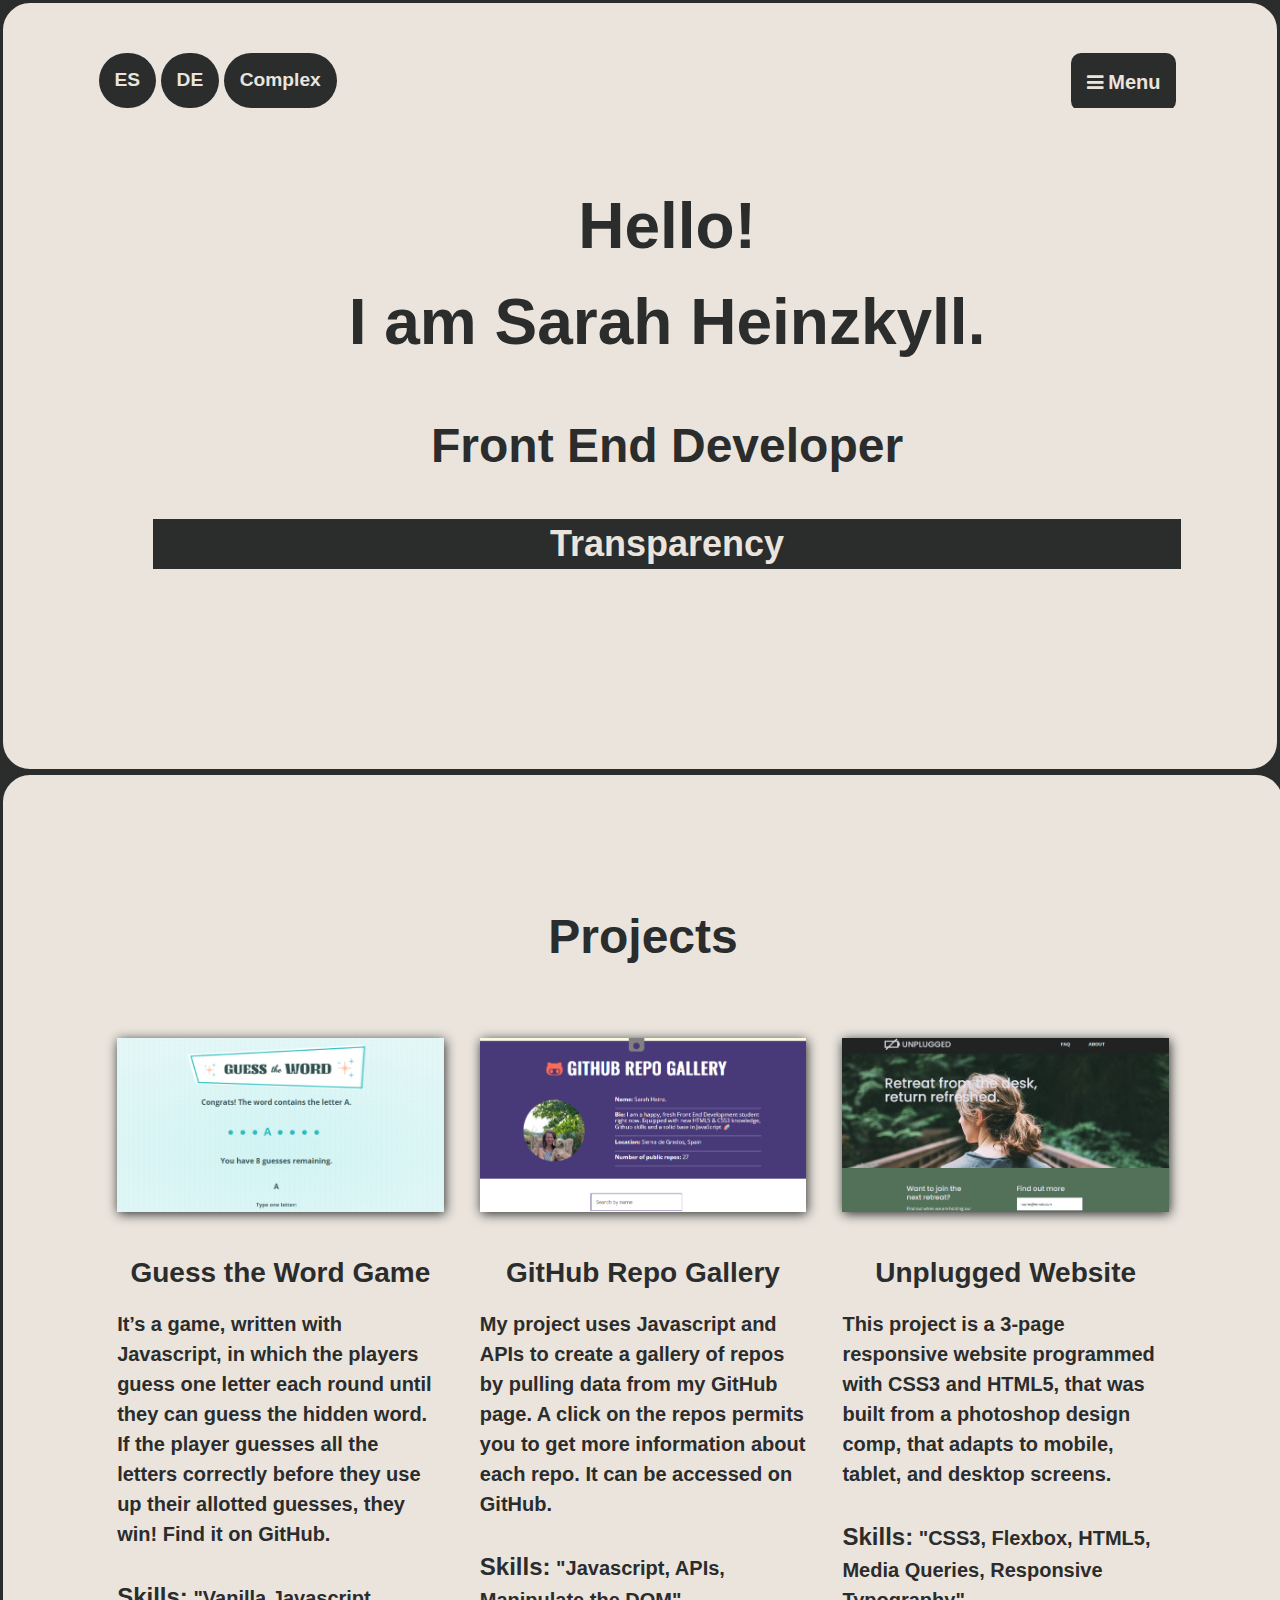
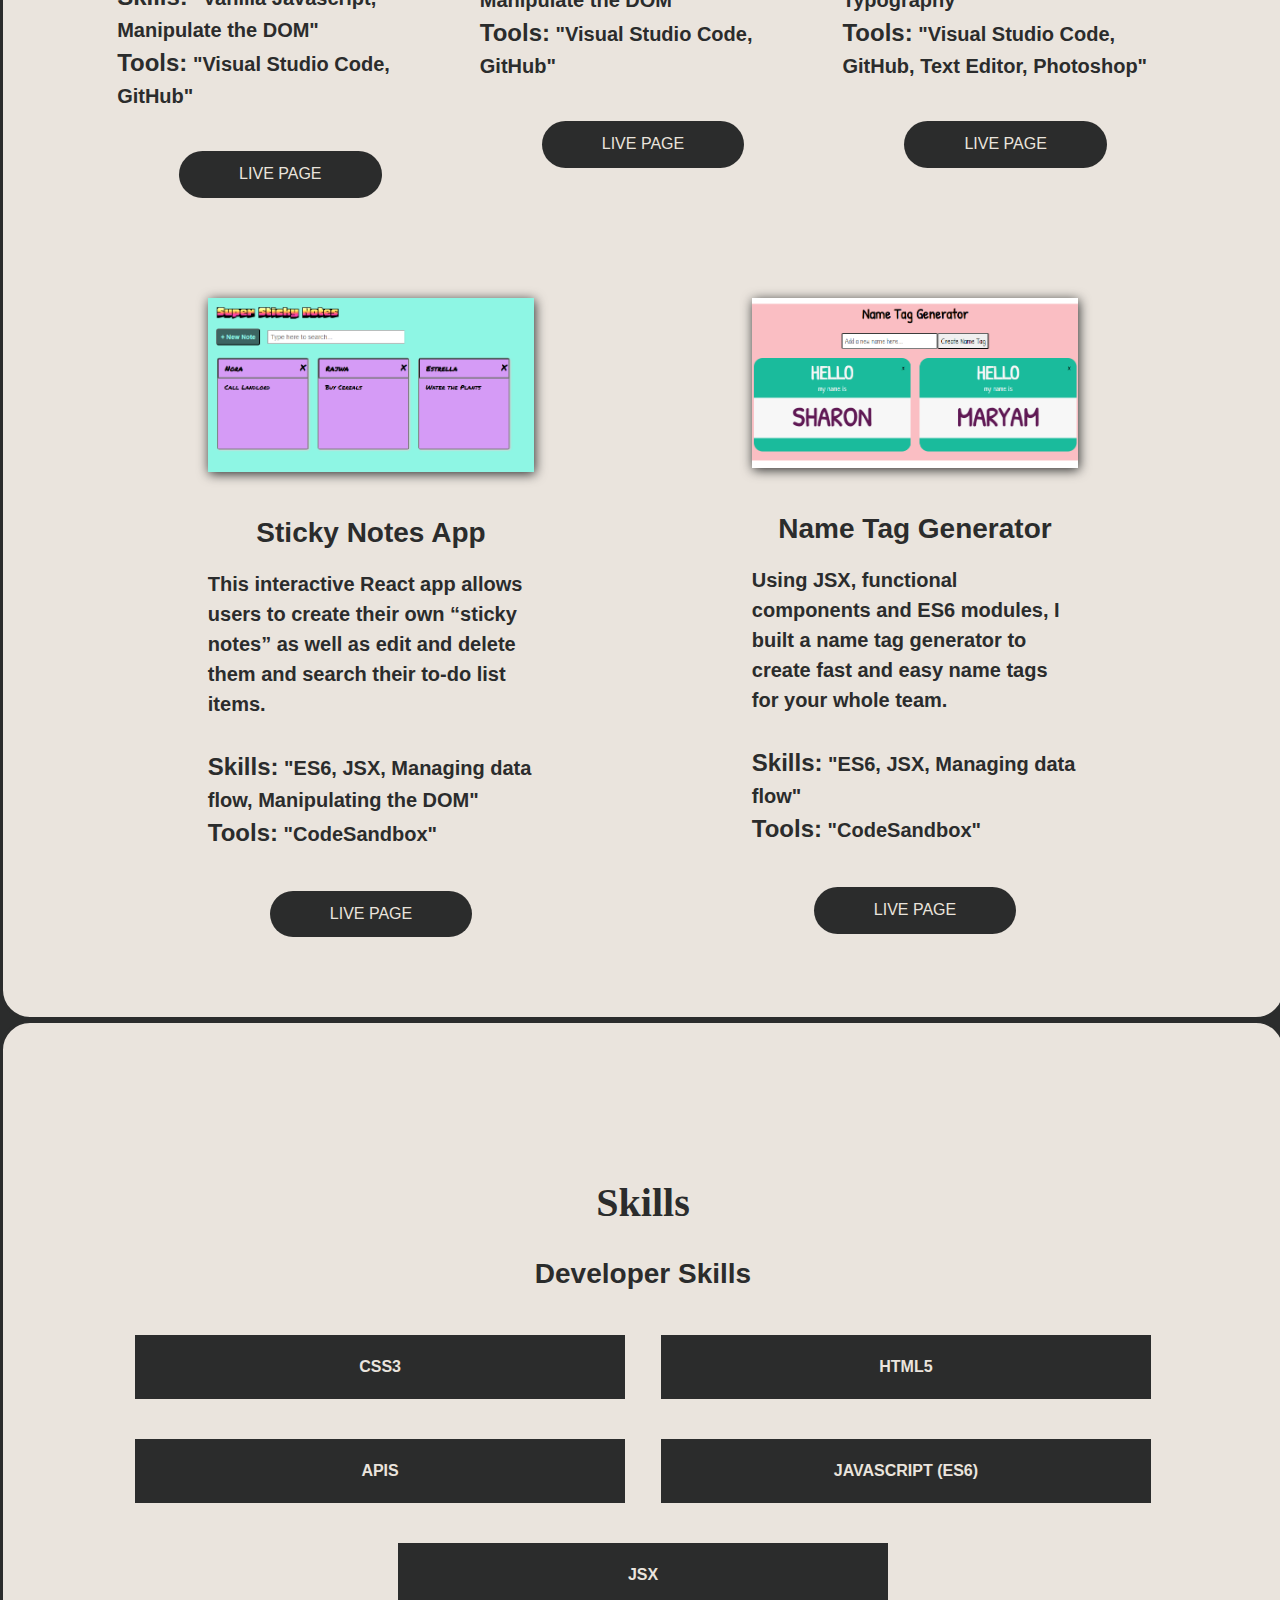
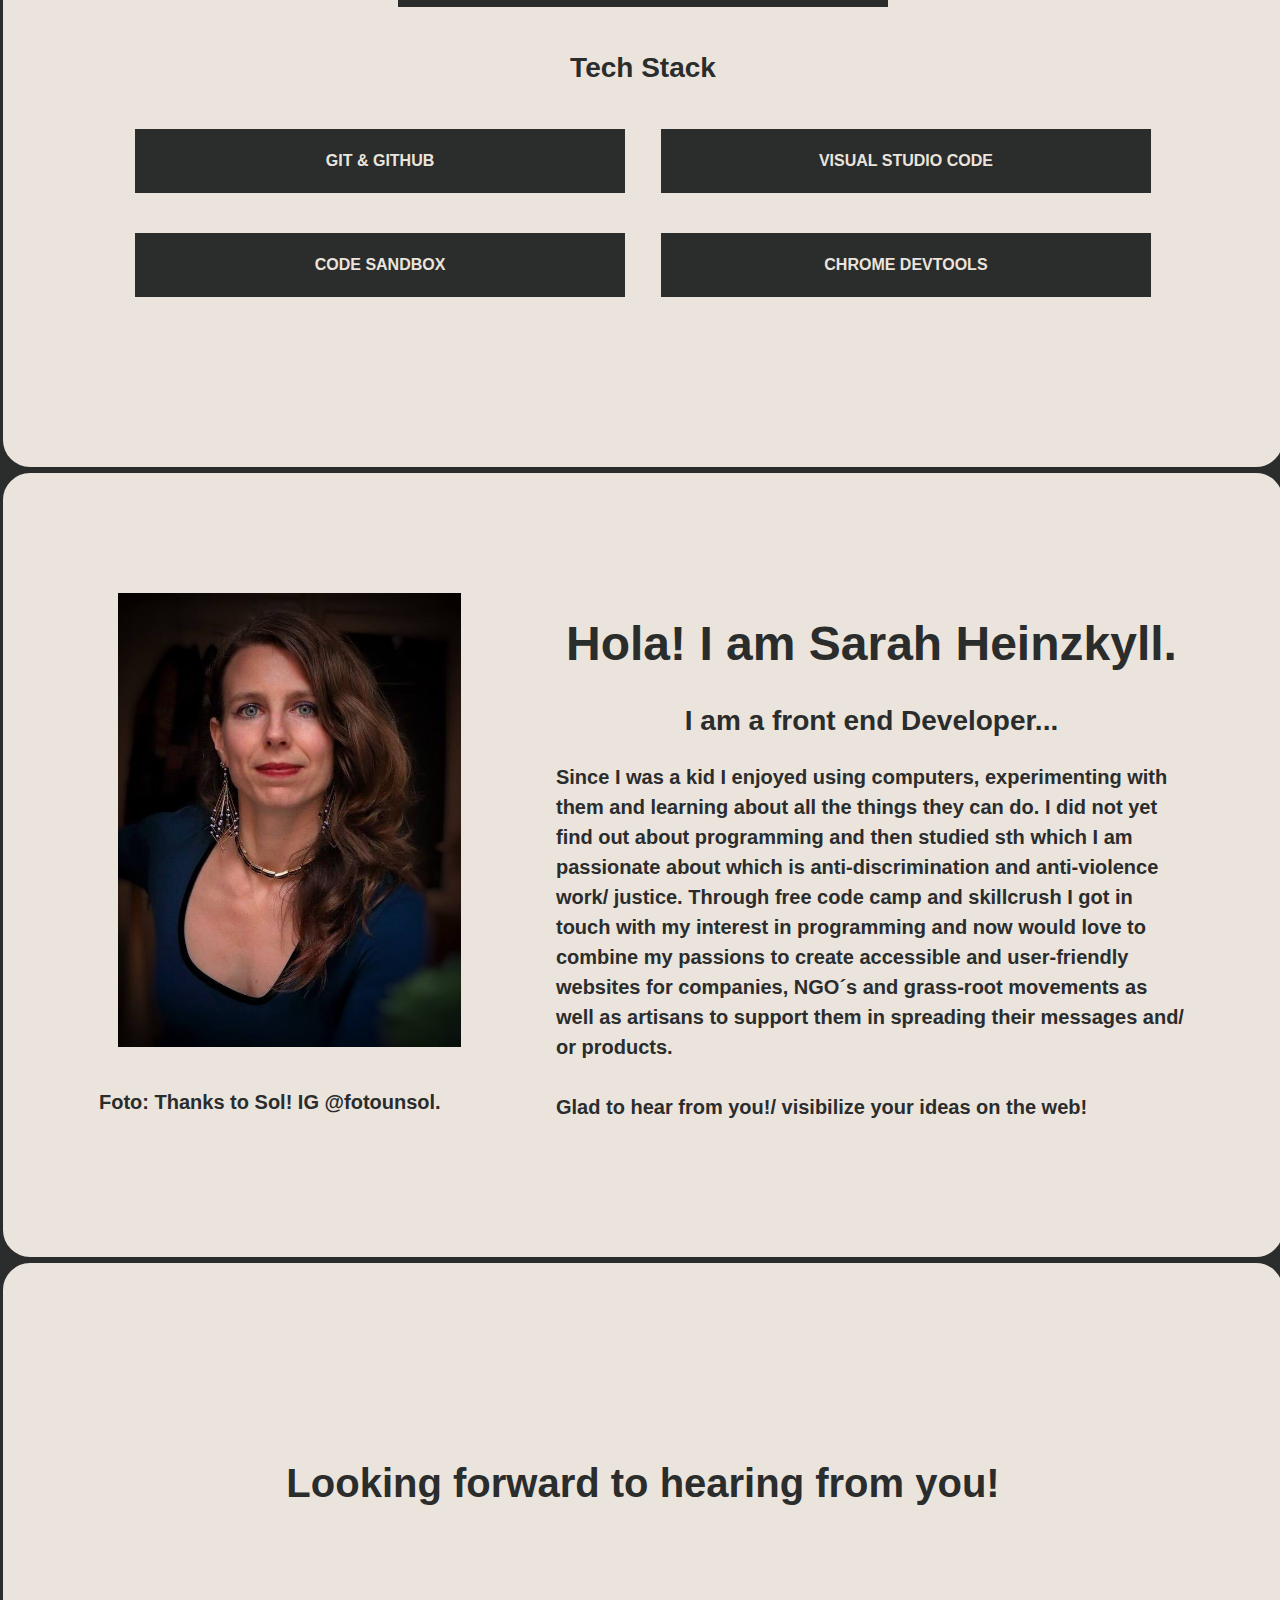
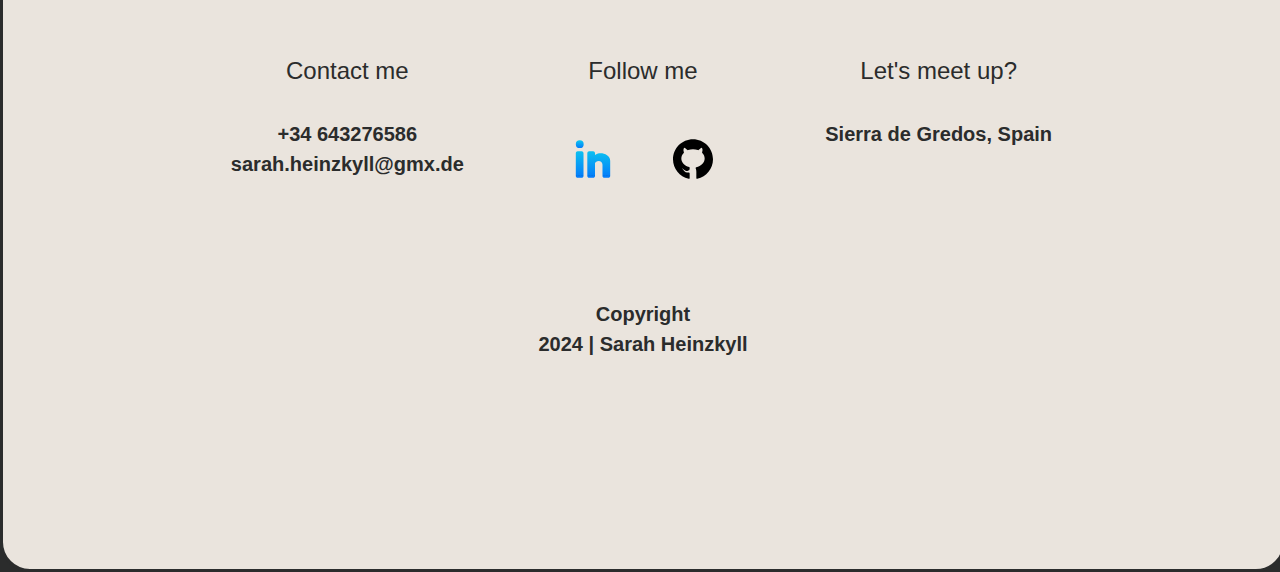
==== English Accesible/index.html @ ca5bc483 "added accesible CSS" ====
<!doctype html>
<html class="no-js" lang="en">



<head>
  <meta charset="utf-8">
  <meta name="viewport" content="width=device-width, initial-scale=1">
  <meta name="title" content="Sarah Heinzkyll Front End Web Developer Portfolio">
  <title>Sarah Heinzkyll | Portfolio</title>
  <link rel="stylesheet" href="../css/normalize.css" />
  <link rel="stylesheet" href="../css/styles-accessible.css">
  <!-- Load an icon library to show a hamburger menu (bars) on small screens -->
  <link rel="stylesheet" href="https://cdnjs.cloudflare.com/ajax/libs/font-awesome/4.7.0/css/font-awesome.min.css">
  <script src="../js/App.js" defer></script>

  <meta name="description" content="">

  <meta property="og:title" content="">
  <meta property="og:type" content="">
  <meta property="og:url" content="">
  <meta property="og:image" content="">

  <link rel="icon" href="/favicon.ico" sizes="any">
  <link rel="icon" href="/icon.svg" type="image/svg+xml">
  <link rel="apple-touch-icon" href="icon.png">

  <!-- FONTS -->
  <link href="https://fonts.cdnfonts.com/css/open-dyslexic" rel="stylesheet">

  <style>
    @import url('https://fonts.cdnfonts.com/css/open-dyslexic');
  </style>



  <link rel="manifest" href="site.webmanifest">
  <meta name="theme-color" content="#fafafa">
</head>


<!-- HEADER -->

<body>
  <header class="complex">
    <div class="content-wrapper">

      <div class="topnav">
        <div class="languages">
        <a href="../Spanish/index.html" class="active">ES</a>
        <a href="../German/index.html" class="active">DE</a>   
        <a href="../index.html" class="active">Complex</a> 
          <!-- <a href="#home" class="active"><span class="accesibility">Plain</span></a> -->
        </div>
        <!-- Navigation links (hidden by default) -->
        <div id="myLinks">
          <a href="#work">Projects</a>
          <a href="#skills">Skills</a>
          <a href="#about">About</a>
          <a href="#contact">Contact Me</a>
        </div>
        <!-- "Hamburger menu" / "Bar icon" to toggle the navigation links -->
        <a href="javascript:void(0);" class="icon" onclick="myFunction()">
          <i class="fa fa-bars"> <span class="menu"> Menu </span> </i>
        </a>
      </div> 

      <!-------- HOME TITLE ----------------->

      <div class="home-title">
        <h1>
          Hello! <br> I am Sarah Heinzkyll.
        </h1>
        <h2>
          Front End Developer
        </h2>
        <div class="i-title">
          <div class="i-title-wrapper">
            <div class="i-title-item">
              Transparency
            </div>
            <div class="i-title-item">
              Knowledge Sharing
            </div>
            <div class="i-title-item">
              Accessibility
            </div>
            <div class="i-title-item">
              Community
            </div>
            <div class="i-title-item">
              <p>Queer</p>
              <img class="i-title-planet" src="../img/planet.png" alt="planet">
              <p>Joy</p>
            </div>
          </div>
        </div>
      </div>
    </div>
  </header>



  <!-- MAIN -->



  <main>
    <article class="portfolio">
      <section id="work">
        <!-- Projects and Descriptions -->
        <div class="content-wrapper">

          <h3 class="portfolio-header">Projects</h3>

          <!-- List of all the projects -->
          <div class="portfolio-wrapper">
            <div class="portfolio-project">
              <figure>
                <a href="https://sarahheinz.github.io/Guess-the-Word-Game/" target="_blank"><img
                    src="../img/guess-the-word2.png" alt="Guess the Word Game"></a>
              </figure>
              <h4>Guess the Word Game</h4>
              <p class="project-description">
                It’s a game, written with Javascript, in which the players guess one letter each round until they
                can guess the hidden word. If the player guesses all the letters correctly before they use up their
                allotted guesses, they win! Find it on GitHub.
              </p>
              <p>
                <span>Skills:</span>
                "Vanilla Javascript, Manipulate the DOM"
              </p>
              <p class="flex-fill">
                <span>Tools:</span>
                "Visual Studio Code, GitHub"
              </p>
              <a class="project-link" href="https://sarahheinz.github.io/Guess-the-Word-Game/" target="_blank">live
                page</a>
            </div>

            <div class="portfolio-project">
              <figure>
                <a href="https://github.com/SarahHeinz/Github_Repo_Gallery" target="_blank"><img
                    src="../img/repo-gallery2.png" alt="GitHub Repo Gallery"></a>
              </figure>
              <h4>GitHub Repo Gallery</h4>
              <p class="project-description">
                My project uses Javascript and APIs to create a gallery of repos by pulling data from my GitHub
                page.
                A click on the repos permits you to get more information about each repo. It can be accessed on
                GitHub.</p>
              <p>
                <span>Skills:</span>
                "Javascript, APIs, Manipulate the DOM"
              </p>
              <p class="flex-fill">
                <span>Tools:</span>
                "Visual Studio Code, GitHub"
              </p>
              <a class="project-link" href="https://github.com/SarahHeinz/Github_Repo_Gallery" target="_blank">live page
              </a>
            </div>

            <div class="portfolio-project">
              <figure>
                <a href="https://github.com/SarahHeinz/unplugged-website" target="_blank"><img
                    src="../img/unplugged2.png" alt="Unplugged Website"></a>
              </figure>
              <h4>Unplugged Website</h4>
              <p class="project-description">
                This project is a 3-page responsive website programmed with CSS3 and HTML5, that was built from a
                photoshop design comp, that adapts to mobile, tablet, and desktop screens.</p>
              <p>
                <span>Skills:</span>
                "CSS3, Flexbox, HTML5, Media Queries, Responsive Typography"
              </p>
              <p class="flex-fill">
                <span>Tools:</span>
                "Visual Studio Code, GitHub, Text Editor, Photoshop"
              </p>
              <a class="project-link" href="https://github.com/SarahHeinz/unplugged-website" target="_blank">live page
              </a>
            </div>


            <div class="portfolio-project">
              <figure>
                <a href="https://codesandbox.io/p/sandbox/sticky-notes-final-vy958y" target="_blank"><img
                    src="../img/sticky-notes2.png" alt="Sticky Notes App"></a>
              </figure>
              <h4>Sticky Notes App</h4>
              <p class="project-description">This interactive React app allows users to create their own “sticky
                notes” as well as edit and delete them and search their to-do list items.</p>
              <p>
                <span>Skills:</span>
                "ES6, JSX, Managing data flow, Manipulating the DOM"
              </p>
              <p class="flex-fill">
                <span>Tools:</span>
                "CodeSandbox"
              </p>
              <a class="project-link" href="https://codesandbox.io/p/sandbox/sticky-notes-final-vy958y"
                target="_blank">live page </a>
            </div>

            <div class="portfolio-project">
              <figure>
                <a href="https://codesandbox.io/p/sandbox/name-tag-generator-f6wt3x" target="_blank"><img
                    src="../img/name-tag-generator2.png" alt="Name Tag Generator"></a>
              </figure>
              <h4>Name Tag Generator</h4>
              <p class="project-description">Using JSX, functional components and ES6 modules, I built a name tag
                generator to create fast and easy name tags for your whole team.</p>
              <p>
                <span>Skills:</span>
                "ES6, JSX, Managing data flow"
              </p>
              <p class="flex-fill">
                <span>Tools:</span>
                "CodeSandbox"
              </p>
              <a class="project-link" href="https://codesandbox.io/p/sandbox/name-tag-generator-f6wt3x"
                target="_blank">live page </a>

            </div>
          </div>
        </div>
      </section>


      <section id="skills">
        <!-- /* Developer Skills & Tech Stack */ -->
        <div class="content-wrapper">
          <h3 class="skills-header">Skills</h3>
          <h4>Developer Skills</h4>
          <div class="skill-wrapper">
            <p class="skill"> CSS3 </p>
            <p class="skill">HTML5</p>
            <p class="skill">APIs</p>
            <p class="skill">Javascript (ES6) </p>
            <p class="skill">JSX</p>
          </div>
          <h4>Tech Stack</h4>
          <div class="tool-wrapper">
            <p class="tool">Git & GitHub</p>
            <p class="tool">Visual Studio Code</p>
            <p class="tool">Code Sandbox</p>
            <p class="tool">Chrome DevTools </p>
          </div>
        </div>

      </section>
    </article>
    <section id="about">
      <!-- // About me // -->
      <div class="content-wrapper">
        <div class="about-content-wrapper">
          <figure>
            <img id="profile-image" src="../img/about-me5.jpg" alt="profile-image">
            <p class="artist">Foto: Thanks to Sol! IG @fotounsol.</p>
          </figure>
          <div class="about-info">
            <h3>Hola! I am Sarah Heinzkyll.</h3>
            <h4>I am a front end Developer...</h4>

            <p class="about-text">
              Since I was a kid I enjoyed using computers, experimenting with them and learning about all the things
              they can do. I did not yet find out about programming and then studied sth which I am passionate about
              which is anti-discrimination and anti-violence work/ justice. Through free code camp and skillcrush I
              got in touch with my interest in programming and now would love to combine my passions to create
              accessible and user-friendly websites for companies, NGO´s and grass-root movements as well as artisans
              to support them in spreading their messages and/ or products.
            </p>
            <p>
              <span>Glad to hear from you!/ visibilize your ideas on the web!</span>
            </p>

          </div>

        </div>
      </div>
    </section>


  </main>


  <!------------------------FOOTER------------------ -->

  <footer id="contact">
    <div class="content-wrapper">

      <h3>Looking forward to hearing from you!</h3>
      <div class="contact-wrapper">
        <div class="contact-info">
          <!-- Contact data -->
          <h5 class="contact-title">Contact me</h5>
          <p>+34 643276586</p>
          <p>sarah.heinzkyll@gmx.de</p>
        </div>

        <div class="contact-info-follow">
          <!-- Social Media  -->
          <h5 class="contact-title">Follow me</h5>
          <ul class="social-icons">
            <li>
              <a href="https://www.linkedin.com/in/sarah-heinzkyll-b2b3882b1/" target="_blank">
                <!-- /* LinkedIn Logo <img src="" alt="">*/ -->
                <img src="../img/linkedin.svg" alt="linkedin logo"></a>
            </li>
            <li>
              <a href="https://github.com/SarahHeinz">
                <!-- /* GitHub Logo <img src="" alt=""> */ -->
                <img src="../img/github.svg" alt="github logo"></a>
            </li>
          </ul>
        </div>


        <div class="contact-info">
          <!-- Contact location -->
          <h5 class="contact-title">Let's meet up?</h5>
          <p>Sierra de Gredos, Spain</p>
        </div>
      </div>

      <div class="copyright">
        <p> Copyright</p>
        <p>
          <script>document.write(newDate().getFullYear())</script>
          2024 | Sarah Heinzkyll
        </p>
      </div>
    </div>

  </footer>

</body>

</html>
---- css/styles-accessible.css ----
/*! HTML5 Boilerplate v9.0.0-RC1 | MIT License | https://html5boilerplate.com/ */

/* main.css 3.0.0 | MIT License | https://github.com/h5bp/main.css#readme */
/*
 * What follows is the result of much research on cross-browser styling.
 * Credit left inline and big thanks to Nicolas Gallagher, Jonathan Neal,
 * Kroc Camen, and the H5BP dev community and team.
 */

/* ==========================================================================
   Base styles: opinionated defaults
   ========================================================================== */

html {
    color: #222;
    font-size: 1em;
    line-height: 1.4;
}

@font-face {
    font-family: "PP Hatton Medium";
    src: url("https://db.onlinewebfonts.com/t/9e65328448e32690935f5e0dec7e40be.eot");
    src: url("https://db.onlinewebfonts.com/t/9e65328448e32690935f5e0dec7e40be.eot?#iefix")format("embedded-opentype"),
        url("https://db.onlinewebfonts.com/t/9e65328448e32690935f5e0dec7e40be.woff2")format("woff2"),
        url("https://db.onlinewebfonts.com/t/9e65328448e32690935f5e0dec7e40be.woff")format("woff"),
        url("https://db.onlinewebfonts.com/t/9e65328448e32690935f5e0dec7e40be.ttf")format("truetype"),
        url("https://db.onlinewebfonts.com/t/9e65328448e32690935f5e0dec7e40be.svg#PP Hatton Medium")format("svg");
}

/* 
  source WebFont: https://www.onlinewebfonts.com/download/9e65328448e32690935f5e0dec7e40be */
/*
  
   * Remove text-shadow in selection highlight:
   * https://twitter.com/miketaylr/status/12228805301
   *
   * Customize the background color to match your design.
   */

::-moz-selection {
    background: #a8cfd3;
    text-shadow: none;
}

::selection {
    background: #b3d4fc;
    text-shadow: none;
}

/*
   * A better looking default horizontal rule
   */

hr {
    display: block;
    height: 1px;
    border: 0;
    border-top: 1px solid #ccc;
    margin: 1em 0;
    padding: 0;
}

/*
   * Remove the gap between audio, canvas, iframes,
   * images, videos and the bottom of their containers:
   * https://github.com/h5bp/html5-boilerplate/issues/440
   */

audio,
canvas,
iframe,
img,
svg,
video {
    vertical-align: middle;
}

/*
   * Remove default fieldset styles.
   */

fieldset {
    border: 0;
    margin: 0;
    padding: 0;
}

/*
   * Allow only vertical resizing of textareas.
   */

textarea {
    resize: vertical;
}

/* ==========================================================================
     Author's custom styles
     ========================================================================== */


html {
    font-size: 16px;
}

body {
    font-size: 1em;
    background-color: #2b2c2c;
    font-family: 'Open-Dyslexic', sans-serif;
    text-align: left;
}

ul,
ol {
    list-style: none;
    padding: 0;
    margin: 0;

}

a {
    text-decoration: none;
    color: #2b2c2c;
}


p {
    font-size: .875em;
    line-height: 1.285;
    margin: 0;
    font-weight: bold;
    font-family: 'Open-Dyslexic', sans-serif;
    color: #2b2c2c;
}

img {
    width: 100%;
}

h3 {
    font-family: 'Open-Dyslexic', sans-serif;
    font-size: 2.25rem;
    color: #2b2c2c;
}

h4 {
    font-family: 'Open-Dyslexic', sans-serif;
    font-size: 1.75rem;
    color: #2b2c2c;

}

main {
    color: #2b2c2c;
    background-color: #2b2c2c;
    font-family: 'Open-Dyslexic', sans-serif;
}

/* ---------------Mobile Styles - Homepage --------->
  /* ------------------------ HEADER ---------*/


header {
    color: #2b2c2c;
    background-color: #eae4dd;
    padding-top: 20px;
    padding-bottom: 40px;
    display: flex;
    flex-flow: row wrap;
    justify-content: center;
    text-align: center;
    border-radius: 30px;
    border: #2b2c2c 3px solid;
}

header .content-wrapper {
    /* display: flex;
  justify-content: center;
  width: 85%;
  align-items: center;
  flex-flow: row wrap; */
    display: block;
    margin-bottom: 60px;

    width: 100%;
}



/* ---------------- NAVIGATION -------*/
/* Style the navigation menu */
.topnav {
    overflow: hidden;
    color: #2b2c2c;
    background-color: #eae4dd;
    position: relative;
    font-family: 'Open-Dyslexic', sans-serif;
    font-weight: bold;
    margin-bottom: 70px;
    text-align: left;
}


/* Hide the links inside the navigation menu (except for logo/home) */
.topnav #myLinks {
    display: none;
}

/* Style navigation menu links */
.topnav a {
    background-color: #2b2c2c;
    color: #eae4dd;
    font-family: 'Open-Dyslexic', sans-serif;
    padding: 14px 16px;
    text-decoration: none;
    font-size: 1.2rem;
    display: block;
    text-align: center;
}

/* Style the hamburger menu */
.topnav a.icon {
    background-color: #2b2c2c;
    display: block;
    position: absolute;
    right: 0;
    top: 0;
    margin-right: 5px;
    border-radius: 10px;
}



/* Style the active link (or home/logo) */
.active {
    color: #2b2c2c;
    background-color: #eae4dd;
    font-family: 'Open-Dyslexic', sans-serif;
}

.languages a {
    display: inline-block;
    border-radius: 35px;
}

.menu {
    font-family: 'Open-Dyslexic', sans-serif;
    font-weight: bold;
}

/* ---ACCESSIBILITY BUTTON ---*/
/* 
button {
  align-items: center;
  background-color: rgb(67, 228, 228);
border:none;
border-radius: 35px;
  box-sizing: border-box;
  color: #351D77;
  cursor: pointer;
  display: inline-flex;
  font-family: -apple-system, system-ui, system-ui, "Segoe UI", Roboto, "Helvetica Neue", "Fira Sans", Ubuntu, Oxygen, "Oxygen Sans", Cantarell, "Droid Sans", "Apple Color Emoji", "Segoe UI Emoji", "Segoe UI Symbol", "Lucida Grande", Helvetica, Arial, sans-serif;
  font-size: 1.2rem;
  font-weight: 600;
  justify-content: center;
  line-height: 20px;
  max-width: 480px;
  min-height: 40px;
  min-width: 0px;
  overflow: hidden;
  text-align: center;
  touch-action: manipulation;
  transition: background-color 0.167s cubic-bezier(0.4, 0, 0.2, 1) 0s, box-shadow 0.167s cubic-bezier(0.4, 0, 0.2, 1) 0s, color 0.167s cubic-bezier(0.4, 0, 0.2, 1) 0s;
  user-select: none;
  -webkit-user-select: none;
  vertical-align: middle;
  font-family: 'Open-Dyslexic', sans-serif;
  padding: 14px 16px;
}

button:hover,
button:focus { 
  background-color: #fffb02;
  color: #351D77;
}

button:active {
  background: #fffb02;
  color: #351D77;
}

button:disabled { 
  cursor: not-allowed;
  background:rgb(67, 228, 228);
  color: rgba(0, 0, 0, .3);
} 

.add-accessibility {
    /* background-color: #e8e1db; */
/* color: #2b2c2c;
    background-color: #eae4dd;
    font-family: 'Open-Dyslexic', sans-serif;
}  */


header .home-title {
    /* max-width: 95%;
  display: flex;
  flex-flow:row wrap;
  justify-content: center;
  align-items: center; */
    display: block;
}

header h1 {
    color: #2b2c2c;
    background-color: #eae4dd;
    font-family: 'Open-Dyslexic', sans-serif;
    font-size: 1.75rem;
    line-height: 1.5;
    margin: 0;
    display: block;
}


header h2 {
    color: #2b2c2c;
    background-color: #eae4dd;
    width: 100%;
    margin: 60px 0 20px 0;
    font-size: 1.75rem;
    padding: 2px 5px 0 5px;
}

.i-title {
    height: 50px;
    overflow: hidden;
}

.i-title-wrapper {
    height: 100%;
    animation: move 10s ease-in-out infinite alternate;
    animation-composition: replace;
}

@keyframes move {
    25% {
        transform: translateY(-50px)
    }

    50% {
        transform: translateY(-100px)
    }

    75% {
        transform: translateY(-150px)
    }

    100% {
        transform: translateY(-200px)
    }
}

.i-title-item {
    height: 50px;
    font-size: 1.5rem;
    font-weight: bold;
    background-color: #2b2c2c;
    color: #eae4dd;
    font-family: 'Open-Dyslexic', sans-serif;
    display: flex;
    justify-content: center;
    align-items: center;
    font-family: 'Open-Dyslexic', sans-serif;
}

.i-title-planet {

    width: 10%;
    height: auto;

}

/*footer*/
footer {
    display: flex;
    justify-content: center;
    align-items: center;
    flex-flow: row wrap;
    padding: 30px 0 30px 0;
    width: 100%;
    border-radius: 30px;
    background-color: #eae4dd;
    border: #2b2c2c 3px solid;
}

footer #contact {
    background-color: #eae4dd;
}

footer .content-wrapper {
    width: 90%;
    text-align: center;
    display: block;
    margin: 50px 0;
    color: #2b2c2c;
    background-color: #eae4dd;
    font-family: 'Open-Dyslexic', sans-serif;
}

#contact h3 {
    margin: 0 0 30px 0;
    line-height: 1.5;
    width: 100%;

}

footer .contact-wrapper {
    display: flex;
    justify-content: center;
    align-items: center;
    flex-flow: column wrap;
}

footer .contact-info {
    margin: 20px 0 20px 0;
    display: block;
    width: 60%;
}

footer .follow-section {
    display: flex;
    flex-flow: column wrap;
    text-align: center;
    padding: 10px;
}

footer .contact-title {
    margin: 10px 0 10px 0;
    display: block;
    font-weight: bold;
    font-size: 1.5rem;
}

footer .social-icons {
    display: flex;
    justify-content: space-around;
    text-align: center;
    flex-direction: row;
    padding: 20px;
}

footer .social-icons li {
    width: 40px;
    height: 40px;
    display: flex;
    justify-content: space-around;
    align-items: center;
    margin: 0 10px;
}


footer p {
    font-size: 1.25rem;
    margin: 0;
    line-height: 1.5;
}



footer .copyright {
    padding: 20px;
}


/* -------------------MAIN ---------------- */


#work {
    display: flex;
    flex-flow: row wrap;
    justify-content: center;
    text-align: center;
    width: 100%;
    padding-top: 10px;
    border-radius: 30px;
    border: #2b2c2c 3px solid;
    background-color: #eae4dd;
}

/* ---------------------- Change Background Color -----*/
/*   
  #work:hover {
    background: hsla(326, 46%, 75%, 0.9);
  } */

main .content-wrapper {
    width: 85%;
    text-align: center;

}

#work h3 {
    width: 100%;
    text-align: center;

}




.portfolio-wrapper {
    display: flex;
    flex-flow: column wrap;
    justify-content: center;
    text-align: center;
    align-items: center;
    width: 100%;
}

.portfolio-project {
    display: flex;
    flex-direction: column;
    justify-content: center;
    width: 100%;
    align-items: center;
    text-align: center;
}


.portfolio-project figure {
    width: 100%;
    margin: 20px 0 50px 0;
    text-align: center;
    filter: drop-shadow(1px 2px 6px #2b2c2c);
    align-items: center;
}

.portfolio-project img {
    width: 100%;
    vertical-align: middle;
    border-style: none;
    overflow-clip-margin: content-box;
    overflow: clip;
}

.portfolio-project h4 {
    font-weight: bold;
    margin: 0 0 15px 0;
    line-height: 1.5;
    width: 100%;
    text-align: center;
}

.project-description {
    margin: 0 0 30px 0;
}

#work p {
    width: 100%;
    text-align: left;
    font-size: 1.25rem;
    line-height: 1.5;
}

#work span {
    font-weight: bold;
    font-size: 1.5rem;
    line-height: 1.5;
    color: #2b2c2c;
}

#work .flex-fill p {
    margin: 0;
}

.project-link {
    margin: 40px 0 60px 0;
    font-size: 1.125rem;
    background-color: #2b2c2c;
    color: #eae4dd;
    text-transform: uppercase;
    padding: 0.75rem 3.75rem;
    border-radius: 30px;
}

main .flex-fill {}


/* --------------SKILLS -----------*/
#skills {
    padding: 100px 0;
    display: flex;
    justify-content: center;
    align-items: center;
    flex-flow: row wrap;
    width: 100%;
    border-radius: 30px;
    background-color: #eae4dd;
    border-radius: 30px;
    border: #2b2c2c 3px solid;
}

/* ---------------------- Change Background Color -----*/
/* 
  #skills:hover {
    background: hsla(184, 46%, 75%, 0.6);
  } */


#skills .content-wrapper {
    width: 85%;
    display: block;
    text-align: center;
    margin: 50px 0;


}

.skills-header {
    margin-bottom: 40px;
    font-size: 2.5rem;
    font-weight: bold;
    line-height: 1.5;
    margin: 0;
    text-align: center;
    font-family: "PP Hatton Medium";
}



.skill-wrapper {
    display: flex;
    justify-content: space-evenly;
    align-items: center;
    flex-flow: column wrap;
    width: 100%;
    text-transform: uppercase;
    text-align: center;
}

.skill-wrapper p {
    font-size: 1rem;
    padding: 20px 0;
    line-height: 1.5;
    text-align: center;
    margin: 20px 0;
    width: 90%;
    background-color: #2b2c2c;
    color: #eae4dd;
    font-weight: bold;
}




#skills h4 {

    font-weight: bold;
    line-height: 1.5;
    margin: 30px 0;
    width: 100%;
    text-align: center;

}

/* -------- TOOLS ----------*/

.tool-wrapper {
    display: flex;
    justify-content: center;
    align-items: center;
    flex-flow: column wrap;
    width: 100%;
    text-transform: uppercase;
    text-align: center;
}


.tool-wrapper p {
    font-size: 1rem;
    padding: 20px 0;
    background-color: #2b2c2c;
    color: #eae4dd;
    line-height: 1.5;
    text-align: center;
    margin: 20px 0;
    width: 90%;
}

.tool-wrapper h4 {

    font-weight: bold;
    line-height: 1.5;
    margin: 20px 0;
    width: 100%;
    text-align: center;

}




/* -------------ABOUT ---------*/

#about {

    display: flex;
    justify-content: center;
    align-items: center;
    flex-flow: row wrap;
    width: 100%;
    padding: 60px 0;
    border-radius: 30px;
    border: #2b2c2c 3px solid;
    background-color: #eae4dd;
}


#about .content-wrapper {
    width: 100%;
    display: block;
    text-align: center;
    background-color: #eae4dd;

}

.about-content-wrapper {
    display: flex;
    flex-flow: row wrap;
    justify-content: center;
    align-items: center;
    width: 100%;
    text-align: center;
}

#about figure {
    width: 95%;


}

#profile-image {
    width: 100%;
    vertical-align: middle;
    border-style: none;
    margin: 0 0 40px 0;
}



.about-info {
    width: 85%;
}

#about h3 {
    margin-bottom: 40px;
    font-weight: bold;
    line-height: 1.5;
    margin: 0;
    text-align: center;
}

#about h4 {

    font-weight: bold;
    line-height: 1.5;
    margin: 20px 0;
    width: 100%;
    text-align: center;
}

#about .about-text {
    margin: 0 0 30px 0;
}

#about p {
    font-size: 1.25rem;
    line-height: 1.5;
    text-align: left;
    margin: 0;
    width: 100%;
}

#about span {
    font-weight: bold;
    margin: 20px 0;

}












/* ==========================================================================
     Helper classes
     ========================================================================== */

/*
   * Hide visually and from screen readers
   */

.hidden,
[hidden] {
    display: none !important;
}

/*
   * Hide only visually, but have it available for screen readers:
   * https://snook.ca/archives/html_and_css/hiding-content-for-accessibility
   *
   * 1. For long content, line feeds are not interpreted as spaces and small width
   *    causes content to wrap 1 word per line:
   *    https://medium.com/@jessebeach/beware-smushed-off-screen-accessible-text-5952a4c2cbfe
   */

.visually-hidden {
    border: 0;
    clip: rect(0, 0, 0, 0);
    height: 1px;
    margin: -1px;
    overflow: hidden;
    padding: 0;
    position: absolute;
    white-space: nowrap;
    width: 1px;
    /* 1 */
}

/*
   * Extends the .visually-hidden class to allow the element
   * to be focusable when navigated to via the keyboard:
   * https://www.drupal.org/node/897638
   */

.visually-hidden.focusable:active,
.visually-hidden.focusable:focus {
    clip: auto;
    height: auto;
    margin: 0;
    overflow: visible;
    position: static;
    white-space: inherit;
    width: auto;
}

/*
   * Hide visually and from screen readers, but maintain layout
   */

.invisible {
    visibility: hidden;
}

/*
   * Clearfix: contain floats
   *
   * The use of `table` rather than `block` is only necessary if using
   * `::before` to contain the top-margins of child elements.
   */

.clearfix::before,
.clearfix::after {
    content: "";
    display: table;
}

.clearfix::after {
    clear: both;
}

/* ==========================================================================
     EXAMPLE Media Queries for Responsive Design.
     These examples override the primary ('mobile first') styles.
     Modify as content requires.
     ========================================================================== */

@media only screen and (min-width: 35em) {
    /* Style adjustments for viewports that meet the condition */
}

@media print,
(-webkit-min-device-pixel-ratio: 1.25),
(min-resolution: 1.25dppx),
(min-resolution: 120dpi) {
    /* Style adjustments for high resolution devices */
}

/* ==========================================================================
     Print styles.
     Inlined to avoid the additional HTTP request:
     https://www.phpied.com/delay-loading-your-print-css/
     ========================================================================== */

@media print {

    *,
    *::before,
    *::after {
        background: #fff !important;
        color: #000 !important;
        /* Black prints faster */
        box-shadow: none !important;
        text-shadow: none !important;
    }

    a,
    a:visited {
        text-decoration: underline;
    }

    a[href]::after {
        content: " (" attr(href) ")";
    }

    abbr[title]::after {
        content: " (" attr(title) ")";
    }

    /*
     * Don't show links that are fragment identifiers,
     * or use the `javascript:` pseudo protocol
     */
    a[href^="#"]::after,
    a[href^="javascript:"]::after {
        content: "";
    }

    pre {
        white-space: pre-wrap !important;
    }

    pre,
    blockquote {
        border: 1px solid #999;
        page-break-inside: avoid;
    }

    tr,
    img {
        page-break-inside: avoid;
    }

    p,
    h2,
    h3 {
        orphans: 3;
        widows: 3;
    }

    h2,
    h3 {
        page-break-after: avoid;
    }
}

/*---------------------------Tablet ---------------*/
@media only screen and (min-width:768px) {

    /* ------------------ HEADER -------------*/
    header {
        padding-top: 50px;
        padding-bottom: 80px;
        display: flex;
        flex-flow: row wrap;
        justify-content: center;
        text-align: center;
    }

    header .content-wrapper {
        display: flex;
        justify-content: center;

        align-items: flex-end;
        flex-flow: row wrap;
        width: 90%;
    }


    /* ------ NAV -----*/

    .topnav {
        width: 100%;
        text-align: left;
    }

    .languages {
        text-align: left;
    }

    header .home-title {
        max-width: 95%;
        display: flex;
        flex-flow: row wrap;
        justify-content: center;
    }

    header h1 {
        width: 100%;
        font-size: 3rem;
        margin: 0;
    }

    header h2 {
        width: 100%;
        margin: 40px 0 0 0;
        font-size: 2rem;
    }

    i-title {
        height: 50px;
        overflow: hidden;
    }

    .i-title-wrapper {
        height: 100%;
        animation: move 10s ease-in-out infinite alternate;
        animation-composition: replace;
    }

    @keyframes move {
        25% {
            transform: translateY(-50px)
        }

        50% {
            transform: translateY(-100px)
        }

        75% {
            transform: translateY(-150px)
        }

        100% {
            transform: translateY(-200px)
        }
    }

    .i-title-item {
        height: 50px;
        font-size: 1.5rem;
        font-weight: bold;
        color: #eae4dd;
        display: flex;
        justify-content: center;
        align-items: center;
    }

    .i-title-planet {


        width: 8%;
        height: auto;

    }


    /* ---------- FOOTER -------*/
    footer {
        display: flex;
        justify-content: center;
        align-items: center;
        flex-flow: row nowrap;
        padding: 50px 0 50px 0;
        border-radius: 30px;
    }

    footer #contact {}

    footer .content-wrapper {
        width: 85%;
        text-align: center;
        display: block;
    }

    #contact h3 {
        margin: 0 0 20px 0;
        font-size: 2.5rem;
        line-height: 1.5;
        width: 100%;

    }

    footer .contact-wrapper {
        display: flex;
        justify-content: center;
        align-items: flex-start;
        flex-flow: row wrap;
    }

    footer .contact-info {
        margin: 30px 0 30px 0;
        display: block;
        width: 33%;
    }

    footer .contact-info-follow {
        width: 33%;
        display: flex;
        flex-flow: row wrap;
        justify-content: center;
        margin: 30px 0 30px 0;
    }

    footer .contact-title {
        margin: 0 0 30px 0;
        display: block;
        font-weight: 400;
        font-size: 1.5rem;
    }

    footer .social-icons {
        display: flex;
        justify-content: space-around;
        text-align: center;
        width: 12.5em;
    }

    footer .social-icons li {
        width: 40px;
        height: 40px;
        display: flex;
        justify-content: center;

    }

    footer ul {
        flex-direction: row;
        align-items: center;
    }

    footer p {
        font-size: 1.25rem;
        margin: 0;
        line-height: 1.5;
    }

    .final-image {
        height: 30%;
        width: 100%;
    }

    /* -------------MAIN-------------------*/

    /* -----------------PROJECTS--------------*/


    #work {
        display: flex;
        flex-flow: row wrap;
        justify-content: center;
        text-align: center;
        width: 100%;
        padding-top: 60px;
        border-radius: 30px;
    }

    /* -------------Change Background-----*/
    /* #work:hover {
      background: hsla(326, 46%, 75%, 0.9);
    } */

    main .content-wrapper {
        width: 85%;
        text-align: center;
    }

    #work h3 {
        width: 100%;
        font-size: 3rem;
        text-align: center;
    }


    .porfolio-header {
        margin: 0 0 60px 0;
    }

    .portfolio-wrapper {
        display: flex;
        flex-flow: row wrap;
        justify-content: space-around;

        text-align: center;
        align-items: start;
        /* align-items: stretch;*/
    }

    .portfolio-project {
        display: flex;
        flex-direction: column;
        justify-content: center;
        width: 45%;
        align-items: center;
        text-align: center;
    }


    .portfolio-project figure {
        width: 100%;
        margin: 20px 0 40px 0;
        text-align: center;
    }

    .portfolio-project img {
        width: 100%;
        vertical-align: middle;
        border-style: none;
        overflow-clip-margin: content-box;
        overflow: clip;
    }

    .portfolio-project h4 {
        font-weight: bold;
        margin: 0 0 15px 0;
        line-height: 1.5;
        width: 100%;
        text-align: center;

    }

    .project-description p {
        margin: 0 0 30px 0;
    }

    #work p {
        width: 100%;
        text-align: left;

        font-size: 1.25rem;
        line-height: 1.5;


    }

    span {
        font-weight: bold;
        font-size: 1.25rem;
        line-height: 1.5;

    }

    #work .flex-fill p {
        flex-grow: 1;
        margin: 0;
    }

    .project-link {
        margin: 40px 0 80px 0;
        font-size: 1rem;
        padding: 0.75rem 3.75rem;
        border-radius: 30px;
        text-align: center;
    }

    main .flex-fill {}


    /* --------------SKILLS -----------*/
    #skills {
        padding: 20px 0;
        display: flex;
        justify-content: center;
        align-items: center;
        flex-flow: row wrap;
        width: 100%;
        border-radius: 30px;
    }

    /* ---------------------- Change Background Color -----*/
    /* #skills:hover {
    background: hsla(184, 46%, 75%, 0.9);
  } */

    #skills .content-wrapper {
        width: 85%;
        display: block;
        text-align: center;
        margin: 50px 0;
        border-radius: 30px;

    }

    .skills-header {
        margin-bottom: 40px;
        font-size: 2.5rem;
        font-weight: bold;
        line-height: 1.5;
        margin: 0;
        text-align: center;
    }



    .skill-wrapper {
        display: flex;
        justify-content: space-evenly;
        align-items: center;
        flex-flow: row wrap;
        width: 100%;
        text-align: center;
    }

    .skill-wrapper p {
        font-size: 1rem;
        padding: 20px 0;
        line-height: 1.5;
        text-align: center;
        margin: 20px 0;
    }


    #skills .skill {
        width: 45%;

    }

    #skills h4 {

        font-weight: bold;
        line-height: 1.5;
        margin: 20px 0;
        width: 100%;
        text-align: center;
    }

    /* -------- TOOLS ----------*/

    .tool-wrapper {
        display: flex;
        justify-content: space-evenly;
        align-items: center;
        flex-flow: row wrap;
        width: 100%;
        text-align: center;
    }


    .tool-wrapper p {
        font-size: 1rem;
        padding: 20px 0;
        line-height: 1.5;
        text-align: center;
        margin: 20px 0;
    }

    .tool-wrapper h4 {

        font-weight: bold;
        line-height: 1.5;
        margin: 20px 0;
        width: 100%;
        text-align: center;
    }

    #skills .tool {
        width: 45%;
    }


    /* -------------ABOUT ---------*/

    #about {

        display: flex;
        justify-content: center;
        align-items: center;
        flex-flow: row wrap;
        width: 100%;
        padding: 100px 0;
        border-radius: 30px;
    }


    #about .content-wrapper {
        width: 100%;
        display: block;
        text-align: center;
    }

    .about-content-wrapper {
        display: flex;
        flex-flow: row wrap;
        justify-content: center;
        align-items: center;
        width: 100%;
        text-align: center;
    }

    #about figure {
        width: 60%;

    }

    #profile-image {
        width: 90%;
        vertical-align: middle;
        border-style: none;
    }



    #about h3 {
        margin-bottom: 40px;
        font-size: 3rem;
        font-weight: bold;
        line-height: 1.5;
        margin: 0;
        text-align: center;
    }

    #about h4 {
        font-weight: bold;
        line-height: 1.5;
        margin: 20px 0;
        width: 100%;
        text-align: center;
    }


    #about p {
        font-size: 1.25rem;
        line-height: 1.5;
        text-align: left;
        margin: 0;
        width: 100%;
    }

    #about span {
        font-weight: bold;
        margin: 20px 0;
    }
}

/* -------------MAIN-------------------*/

/* ------------------ DESKTOP --------------*/
@media only screen and (min-width: 1200px) {

    /*Desktop styles here*/

    /* ------------------------ HEADER ---------*/
    header {
        padding-top: 50px;
        padding-bottom: 140px;
        display: flex;
        flex-flow: row wrap;
        justify-content: center;
        text-align: center;
    }

    header .content-wrapper {
        display: flex;
        justify-content: center;
        width: 85%;
        align-items: flex-end;
        flex-flow: column wrap;
    }

    .topnav {
        width: 100%;
    }

    header .home-title {
        max-width: 95%;
        display: flex;
        flex-flow: row wrap;
        justify-content: center;
    }

    header h1 {
        width: 100%;
        font-size: 4rem;
        margin: 0;
    }

    header h2 {
        width: 100%;
        margin: 40px 0 40px 0;
        font-size: 3rem;
    }

    i-title {
        height: 50px;
        overflow: hidden;
    }

    .i-title-wrapper {
        height: 100%;
        animation: move 10s ease-in-out infinite alternate;
        animation-composition: replace;
    }

    @keyframes move {
        25% {
            transform: translateY(-50px)
        }

        50% {
            transform: translateY(-100px)
        }

        75% {
            transform: translateY(-150px)
        }

        100% {
            transform: translateY(-200px)
        }
    }

    .i-title-item {
        height: 50px;
        font-size: 2.25rem;
        font-weight: bold;
        display: flex;
        justify-content: center;
        align-items: center;
    }

    .i-title-planet {
        display: inline;
        width: 5%;
        height: auto;

    }


    /* --------------MAIN--------*/



    /* -------- FOOTER -------*/
    footer {
        display: flex;
        justify-content: center;
        align-items: center;
        flex-flow: row nowrap;
        padding: 140px 0 140px 0;
        border-radius: 30px;
    }



    footer .content-wrapper {
        width: 70%;
        text-align: center;
        display: block;
    }

    #contact h3 {
        margin: 0 0 60px 0;
        font-size: 2.5rem;
        line-height: 1.5;
        width: 100%;

    }

    footer .contact-wrapper {
        display: flex;
        justify-content: center;
        align-items: flex-start;
        flex-flow: row wrap;
        text-align: center;
    }

    footer .contact-info {
        margin: 80px 0 80px 0;
        display: block;
        width: 33%;
    }

    footer .contact-info-follow {
        display: flex;
        flex-flow: row wrap;
        justify-content: center;
        margin: 80px 0 80px 0;
        width: 33%;
    }

    footer .contact-title {
        margin: 0 0 30px 0;
        display: block;
        font-weight: 400;
        font-size: 1.5rem;
        width: 100%;
        line-height: 1.5;
    }

    footer .social-icons {
        display: flex;
        justify-content: space-around;
        text-align: center;
    }

    footer .social-icons li {
        width: 40px;
        height: 40px;
        display: flex;
        justify-content: center;
        align-items: center;
        margin: 0 10px;
    }

    footer p {
        font-size: 1.25rem;
        margin: 0;
        line-height: 1.5;
        text-align: center;
    }



    /* -------------MAIN-------------------*/

    /* -----------------PROJECTS--------------*/


    #work {
        display: flex;
        flex-flow: row wrap;
        justify-content: center;
        text-align: center;
        width: 100%;
        padding-top: 80px;
        border-radius: 30px;
    }

    /* ---------------------- Change Background Color -----*/


    main .content-wrapper {
        width: 85%;
        text-align: center;

    }

    #work h3 {
        width: 100%;
        font-size: 3rem;
        text-align: center;
    }


    .porfolio-header {
        margin: 0 0 60px 0;
    }

    .portfolio-wrapper {
        display: flex;
        flex-flow: row wrap;
        justify-content: space-around;
        text-align: center;
        align-items: start;
        /* align-items: stretch;*/
    }

    .portfolio-project {
        display: flex;
        flex-direction: column;
        justify-content: center;
        width: 30%;
        align-items: center;
        text-align: center;
    }


    .portfolio-project figure {
        width: 100%;
        margin: 20px 0 40px 0;
        text-align: center;
        align-items: center;
    }

    .portfolio-project img {
        width: 100%;
        vertical-align: middle;
        border-style: none;
        overflow-clip-margin: content-box;
        overflow: clip;
    }

    .portfolio-project h4 {
        font-weight: bold;
        margin: 0 0 15px 0;
        line-height: 1.5;
        width: 100%;
        text-align: center;

    }

    .project-description p {
        margin: 0 0 30px 0;
    }

    #work p {
        width: 100%;
        text-align: left;
        font-size: 1.25rem;
        line-height: 1.5;
    }

    span {
        font-weight: bold;
        font-size: 1.25rem;
        line-height: 1.5;

    }

    #work .flex-fill p {
        flex-grow: 1;
        margin: 0;
    }

    .project-link {
        margin: 40px 0 80px 0;
        font-size: 1rem;
        padding: 0.75rem 3.75rem;
        border-radius: 30px;
    }

    main .flex-fill {}


    /* --------------SKILLS -----------*/
    #skills {
        padding: 100px 0;
        display: flex;
        justify-content: center;
        align-items: center;
        flex-flow: row wrap;
        width: 100%;
        border-radius: 30px;
    }

    /* ---------------------- Change Background Color -----*/
    /* #skills:hover {
      background: hsla(184, 46%, 75%, 0.6);
    } */

    #skills .content-wrapper {
        width: 85%;
        display: block;
        text-align: center;
        margin: 50px 0;
    }

    .skills-header {
        margin-bottom: 40px;
        font-size: 2.5rem;
        font-weight: bold;
        line-height: 1.5;
        margin: 0;
        text-align: center;
    }



    .skill-wrapper {
        display: flex;
        justify-content: space-evenly;
        align-items: center;
        flex-flow: row wrap;
        width: 100%;
        text-transform: uppercase;
        text-align: center;
    }

    .skill-wrapper p {
        font-size: 1rem;
        padding: 20px 0;
        line-height: 1.5;
        text-align: center;
        margin: 20px 0;
    }


    .skill {
        width: 30%;
    }

    #skills h4 {
        font-weight: bold;
        line-height: 1.5;
        margin: 20px 0;
        width: 100%;
        text-align: center;
    }

    /* -------- TOOLS ----------*/

    .tool-wrapper {
        display: flex;
        justify-content: space-evenly;
        align-items: center;
        flex-flow: row wrap;
        width: 100%;
        text-transform: uppercase;
        text-align: center;
    }


    .tool-wrapper p {
        font-size: 1rem;
        padding: 20px 0;
        line-height: 1.5;
        text-align: center;
        margin: 20px 0;
    }

    .tool-wrapper h4 {
        font-weight: bold;
        line-height: 1.5;
        margin: 20px 0;
        width: 100%;
        text-align: center;
    }

    .tool {
        width: 30%;
    }


    /* -------------ABOUT ---------*/

    #about {

        display: flex;
        justify-content: center;
        align-items: center;
        flex-flow: row wrap;
        width: 100%;
        padding: 100px 0;
        border-radius: 30px;
    }


    #about .content-wrapper {
        width: 85%;
        display: block;
        text-align: center;

    }

    .about-content-wrapper {
        display: flex;
        justify-content: space-between;
        align-items: center;
        width: 100%;
        text-align: center;
    }

    #about figure {
        width: 35%;
        margin: 20px 0 40px 0;
    }

    #profile-image {
        width: 90%;
        vertical-align: middle;
        border-style: none;
    }



    .about-info {
        width: 58%;
    }

    #about h3 {
        margin-bottom: 40px;
        font-size: 3rem;
        font-weight: bold;
        line-height: 1.5;
        margin: 0;
        text-align: center;
    }

    #about h4 {
        font-weight: bold;
        line-height: 1.5;
        margin: 20px 0;
        width: 100%;
        text-align: center;
    }


    #about p {
        font-size: 1.25rem;
        line-height: 1.5;
        text-align: left;
        margin: 0;
        width: 100%;
    }

    #about span {
        font-weight: bold;
        margin: 20px 0;
    }
}
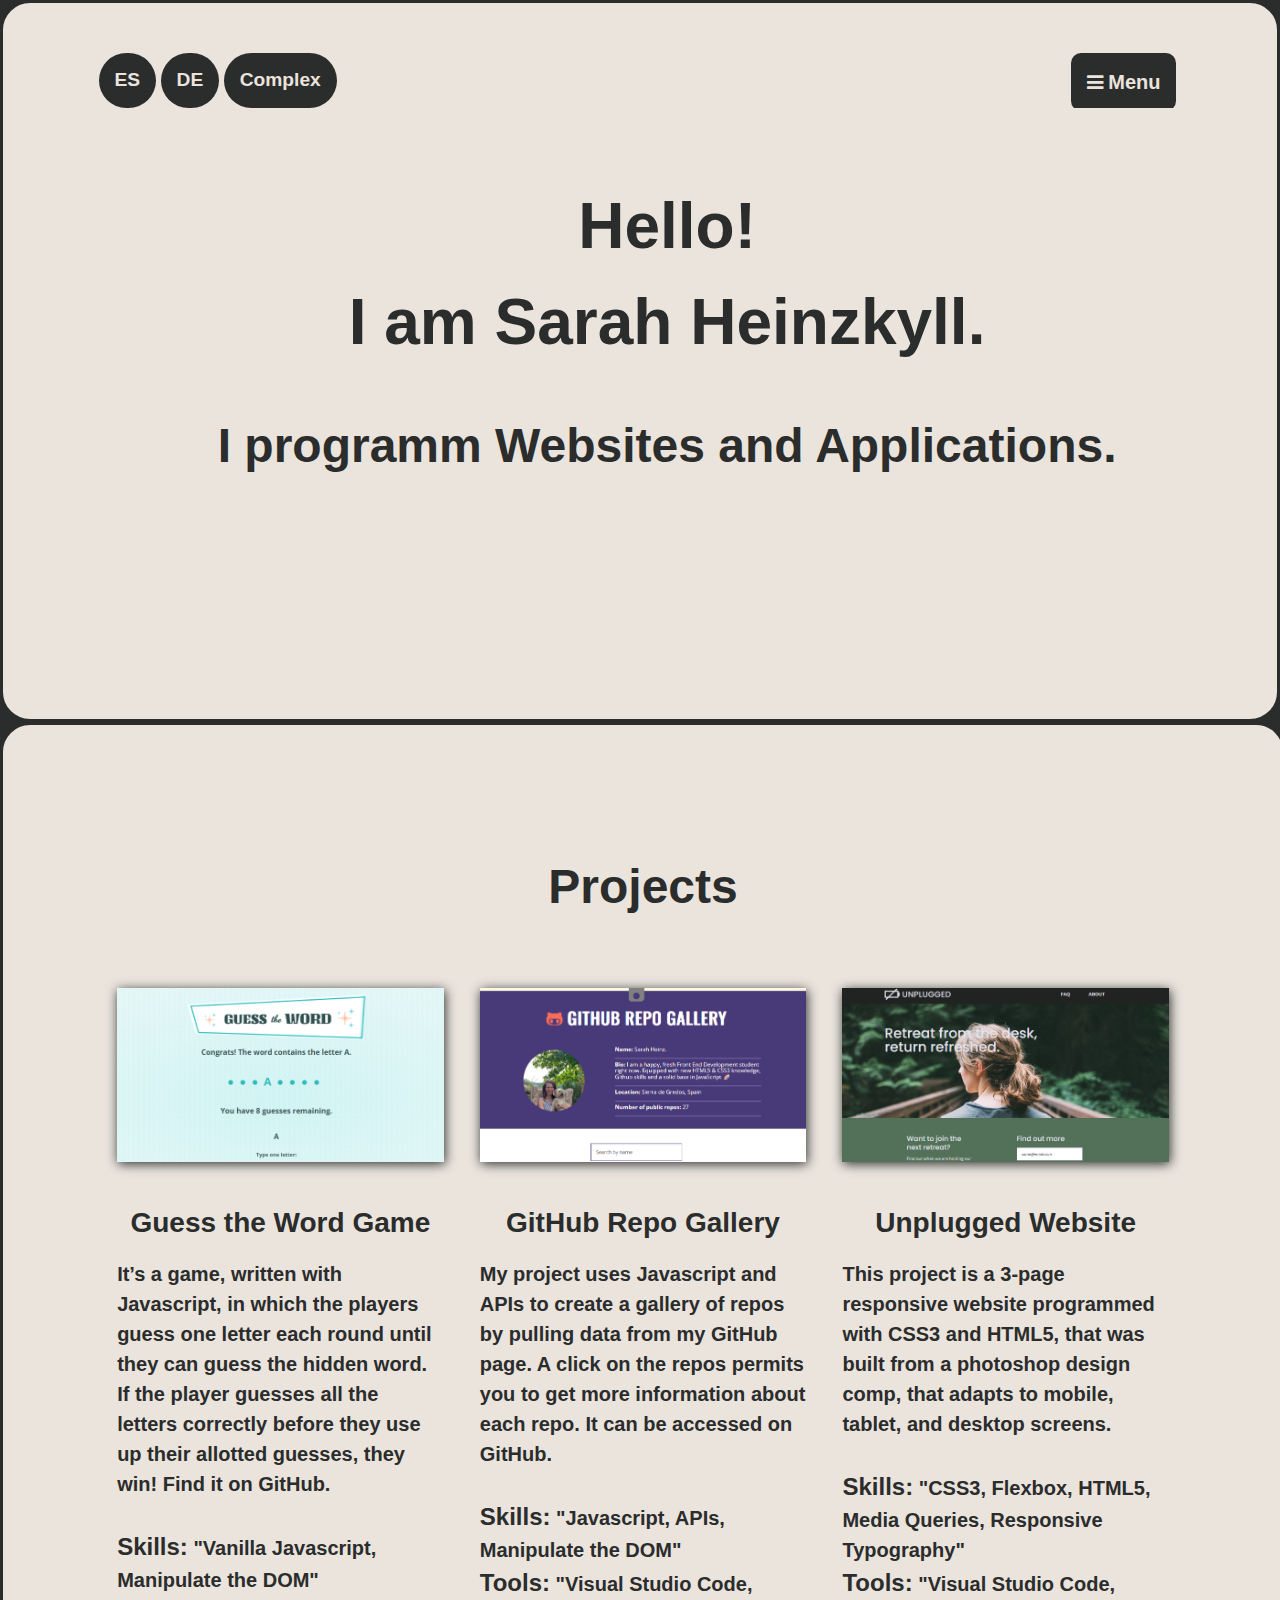
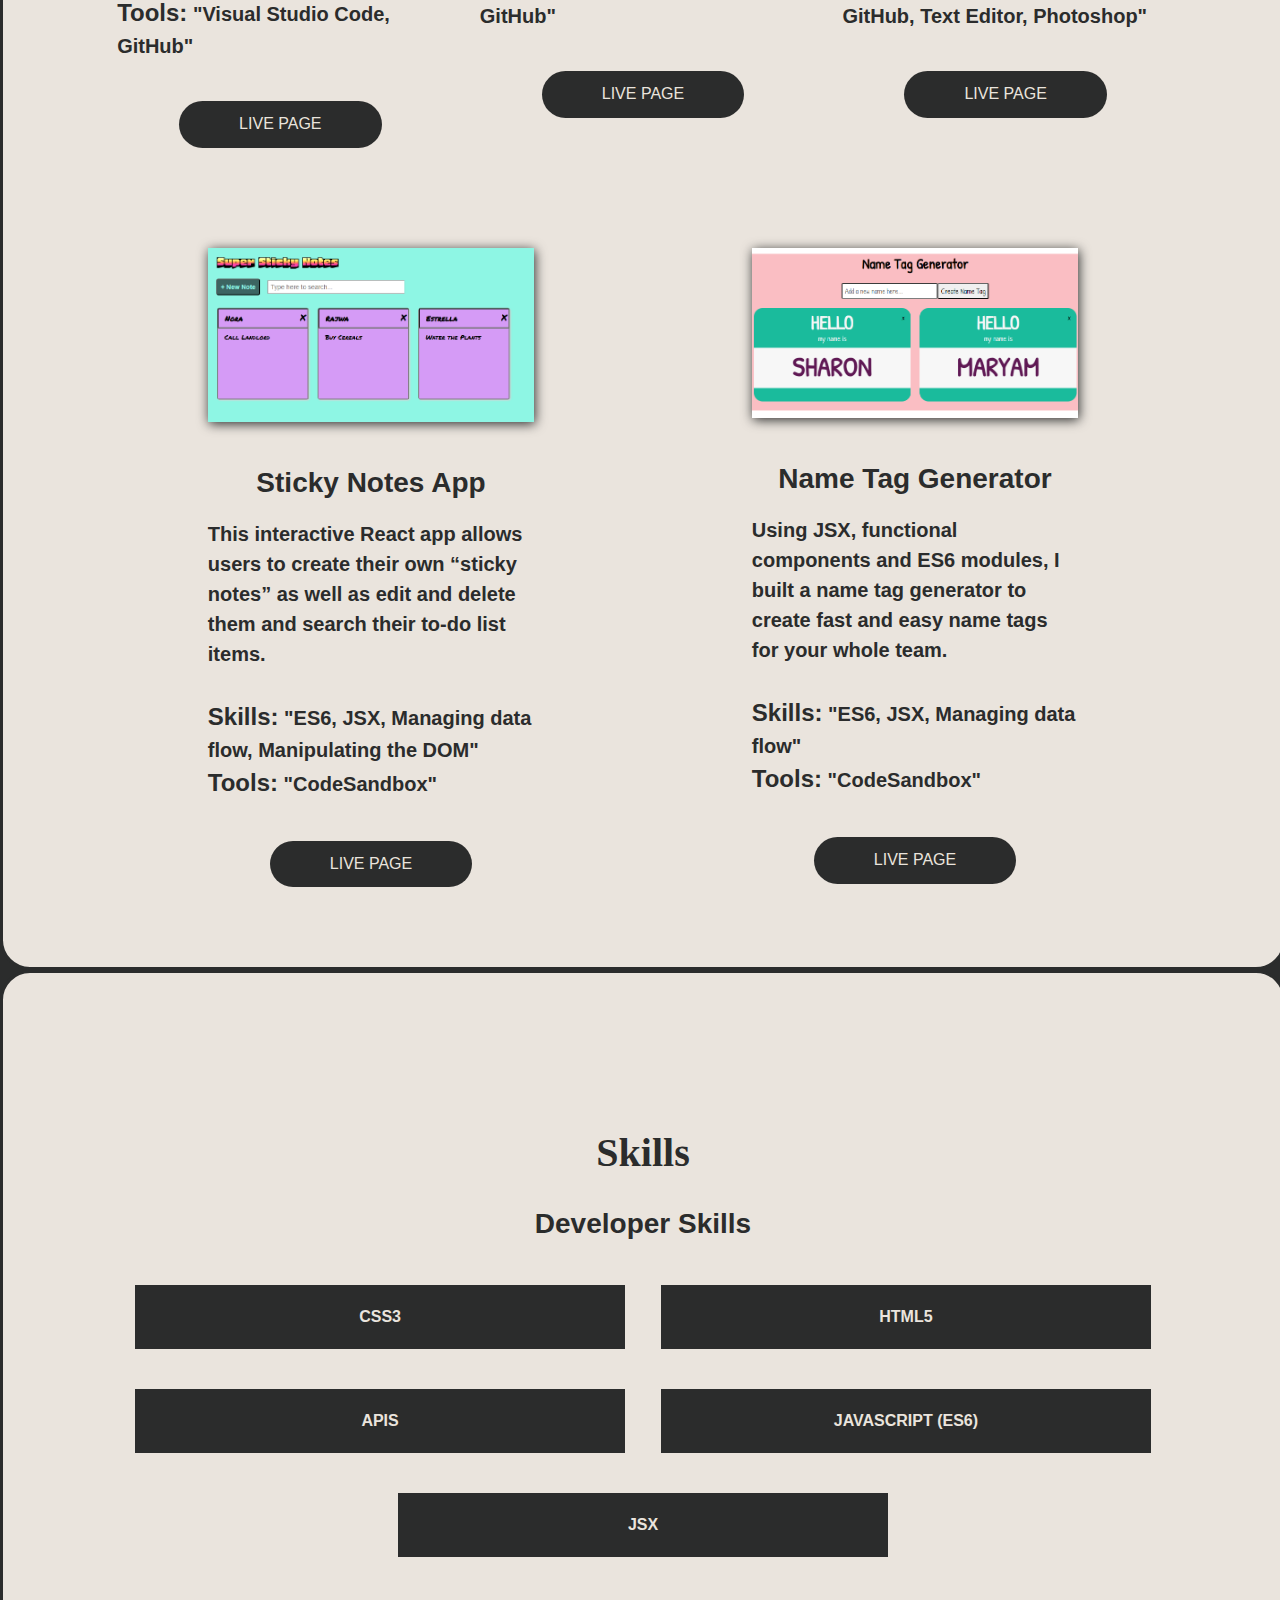
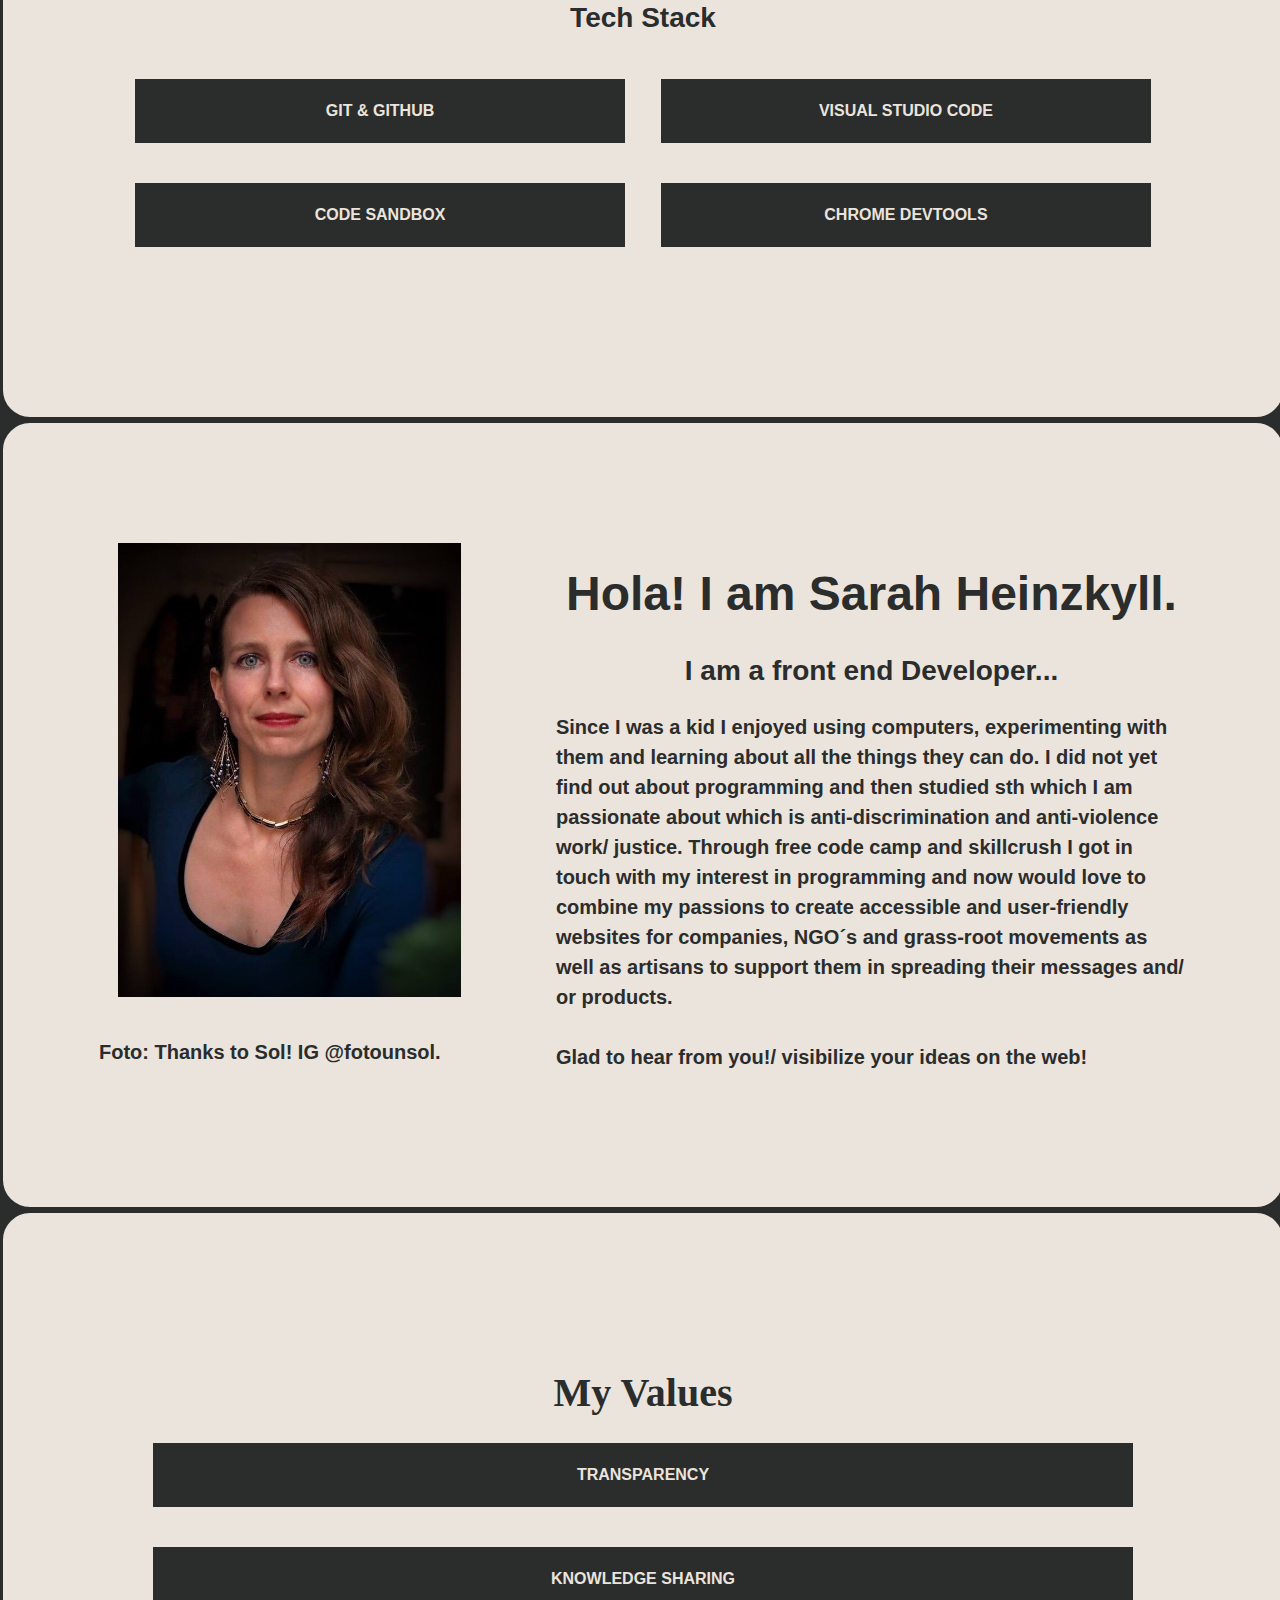
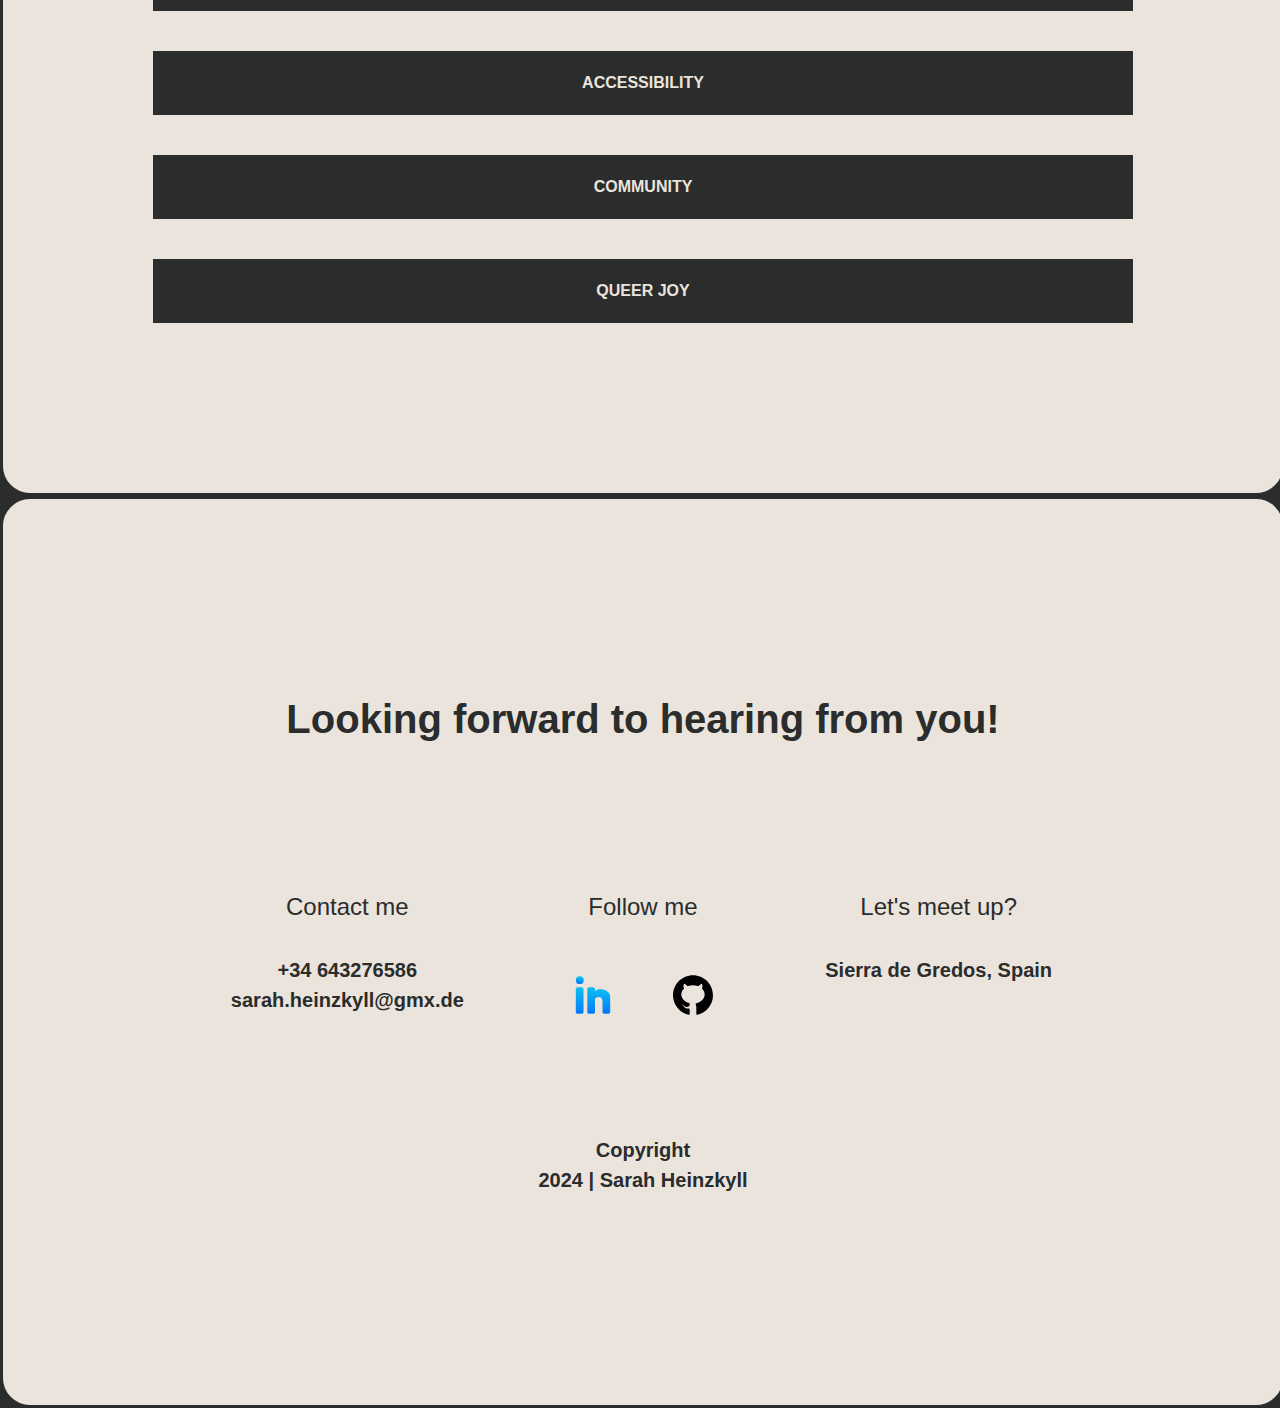
==== commit e81722f3: "added accesible page 1" ====
--- a/English Accesible/index.html
+++ b/English Accesible/index.html
@@ -47,9 +47,9 @@
 
       <div class="topnav">
         <div class="languages">
-        <a href="../Spanish/index.html" class="active">ES</a>
-        <a href="../German/index.html" class="active">DE</a>   
-        <a href="../index.html" class="active">Complex</a> 
+          <a href="../Spanish/index.html" class="active">ES</a>
+          <a href="../German/index.html" class="active">DE</a>
+          <a href="../index.html" class="active">Complex</a>
           <!-- <a href="#home" class="active"><span class="accesibility">Plain</span></a> -->
         </div>
         <!-- Navigation links (hidden by default) -->
@@ -57,13 +57,14 @@
           <a href="#work">Projects</a>
           <a href="#skills">Skills</a>
           <a href="#about">About</a>
+          <a href="#values">Values</a>
           <a href="#contact">Contact Me</a>
         </div>
         <!-- "Hamburger menu" / "Bar icon" to toggle the navigation links -->
         <a href="javascript:void(0);" class="icon" onclick="myFunction()">
           <i class="fa fa-bars"> <span class="menu"> Menu </span> </i>
         </a>
-      </div> 
+      </div>
 
       <!-------- HOME TITLE ----------------->
 
@@ -72,29 +73,8 @@
           Hello! <br> I am Sarah Heinzkyll.
         </h1>
         <h2>
-          Front End Developer
+          I programm Websites and Applications.
         </h2>
-        <div class="i-title">
-          <div class="i-title-wrapper">
-            <div class="i-title-item">
-              Transparency
-            </div>
-            <div class="i-title-item">
-              Knowledge Sharing
-            </div>
-            <div class="i-title-item">
-              Accessibility
-            </div>
-            <div class="i-title-item">
-              Community
-            </div>
-            <div class="i-title-item">
-              <p>Queer</p>
-              <img class="i-title-planet" src="../img/planet.png" alt="planet">
-              <p>Joy</p>
-            </div>
-          </div>
-        </div>
       </div>
     </div>
   </header>
@@ -281,6 +261,28 @@
       </div>
     </section>
 
+    <section id="values">
+      <div class="content-wrapper">
+        <h3 class="values-header">My Values</h3>
+        <div class="values-wrapper">
+        <p class="value">
+          Transparency
+        </p>
+        <p class="value">
+          Knowledge Sharing
+        </p>
+        <p class="value">
+          Accessibility
+        </p>
+        <p class="value">
+          Community
+        </p>
+        <p class="value">
+          Queer Joy
+        </p>
+
+    </section>
+
 
   </main>
 
--- a/css/styles-accessible.css
+++ b/css/styles-accessible.css
@@ -331,54 +331,6 @@
     padding: 2px 5px 0 5px;
 }
 
-.i-title {
-    height: 50px;
-    overflow: hidden;
-}
-
-.i-title-wrapper {
-    height: 100%;
-    animation: move 10s ease-in-out infinite alternate;
-    animation-composition: replace;
-}
-
-@keyframes move {
-    25% {
-        transform: translateY(-50px)
-    }
-
-    50% {
-        transform: translateY(-100px)
-    }
-
-    75% {
-        transform: translateY(-150px)
-    }
-
-    100% {
-        transform: translateY(-200px)
-    }
-}
-
-.i-title-item {
-    height: 50px;
-    font-size: 1.5rem;
-    font-weight: bold;
-    background-color: #2b2c2c;
-    color: #eae4dd;
-    font-family: 'Open-Dyslexic', sans-serif;
-    display: flex;
-    justify-content: center;
-    align-items: center;
-    font-family: 'Open-Dyslexic', sans-serif;
-}
-
-.i-title-planet {
-
-    width: 10%;
-    height: auto;
-
-}
 
 /*footer*/
 footer {
@@ -601,10 +553,6 @@
 }
 
 /* ---------------------- Change Background Color -----*/
-/* 
-  #skills:hover {
-    background: hsla(184, 46%, 75%, 0.6);
-  } */
 
 
 #skills .content-wrapper {
@@ -787,6 +735,66 @@
 
 }
 
+
+/* -------- VALUES ------- */
+#values {
+    padding: 100px 0;
+    display: flex;
+    justify-content: center;
+    align-items: center;
+    flex-flow: row wrap;
+    width: 100%;
+    border-radius: 30px;
+    background-color: #eae4dd;
+    border-radius: 30px;
+    border: #2b2c2c 3px solid;
+}
+
+/* ---------------------- Change Background Color -----*/
+
+
+#values .content-wrapper {
+    width: 85%;
+    display: block;
+    text-align: center;
+    margin: 50px 0;
+
+
+}
+
+.values-header {
+    margin-bottom: 40px;
+    font-size: 2.5rem;
+    font-weight: bold;
+    line-height: 1.5;
+    margin: 0;
+    text-align: center;
+    font-family: "PP Hatton Medium";
+}
+
+
+
+.values-wrapper {
+    display: flex;
+    justify-content: space-evenly;
+    align-items: center;
+    flex-flow: column wrap;
+    width: 100%;
+    text-transform: uppercase;
+    text-align: center;
+}
+
+.values-wrapper p {
+    font-size: 1rem;
+    padding: 20px 0;
+    line-height: 1.5;
+    text-align: center;
+    margin: 20px 0;
+    width: 90%;
+    background-color: #2b2c2c;
+    color: #eae4dd;
+    font-weight: bold;
+}
 
 
 
